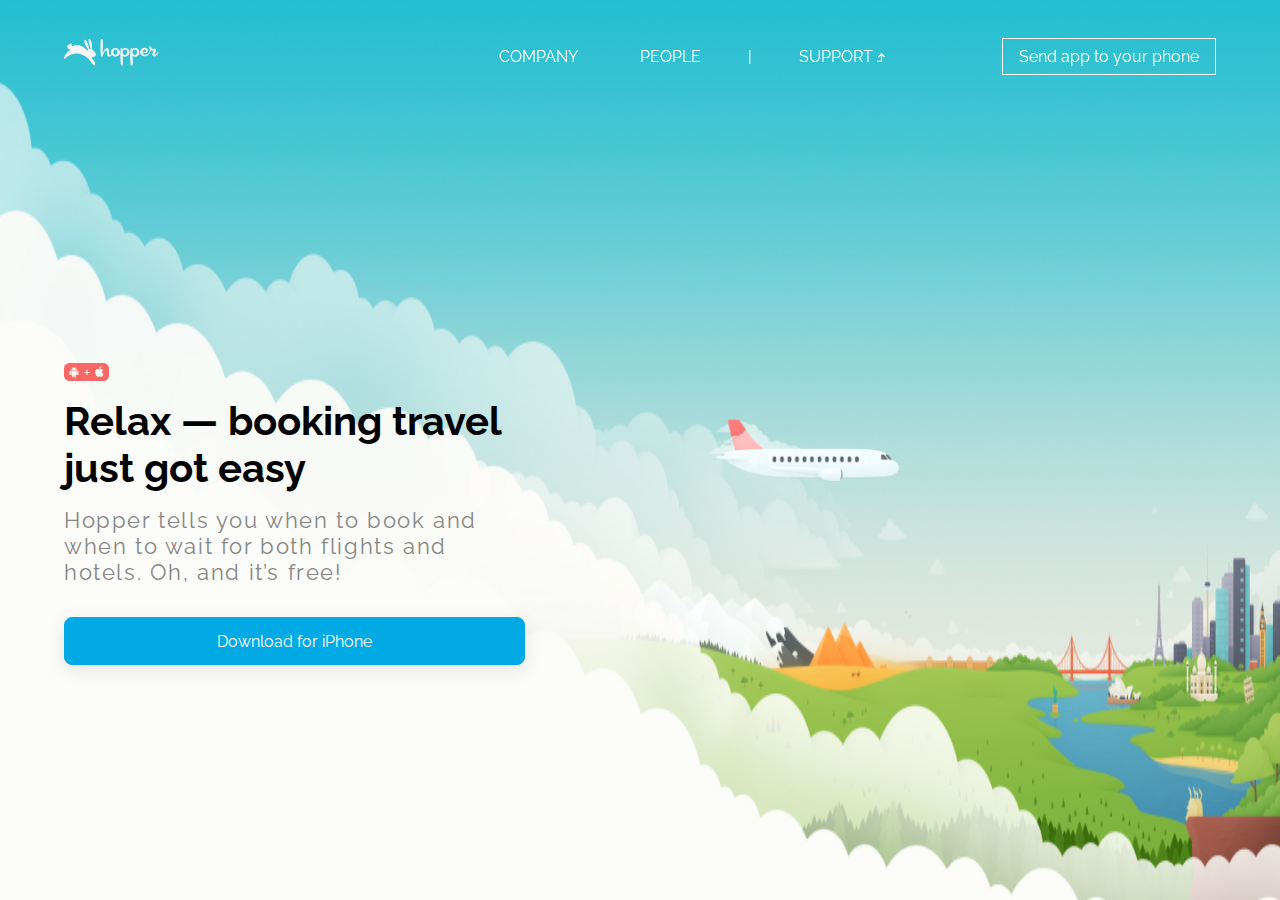
==== index.html @ 28ff4620 "Merge pull request #2 from Oyinsplash/Oyinkansola" ====
<!DOCTYPE html>
<html lang="en">
  <head>
    <meta charset="UTF-8" />
    <meta name="viewport" content="width=device-width, initial-scale=1.0" />
    <title>hopper</title>
    <link
      href="https://fonts.googleapis.com/css2?family=Raleway&display=swap"
      rel="stylesheet"
    />
    <link rel="stylesheet" href="./css/landingpage.css" />
  </head>
  <body>
    <div class="landingpage">
      <div class="landingpage-background">
        <div class="landingpage-container">
          <div class="landingpage-top">
            <div class="hamburgermenu">
              <img src="./icons/menu.svg" alt="menu button" />
            </div>
            <div class="logo">
              <a href="index.html"
                ><img src="./icons/logo.svg" alt="hopper logo"
              /></a>
            </div>
            <div class="nav-btns">
              <ul class="nav">
                <li><a href="#" class="nav-link">COMPANY</a></li>
                <li><a href="#" class="nav-link">PEOPLE</a></li>
                <li>|</li>
                <li>
                  <a href="#" class="nav-link"
                    >SUPPORT <img src="./icons/support.svg" alt=""
                  /></a>
                </li>
              </ul>
              <a class="sendapp-btn">Send app to your phone</a>
            </div>

            <div class="support">
              <img src="./icons/help.svg" alt="help button" />
            </div>
          </div>
          <div class="landingpage-content">
            <img
              src="./images/landingpage/apple-ios.png"
              alt=""
              class="appleicon"
            />
            <h2 class="landingpage-title">
              Relax — booking travel just got easy
            </h2>
            <p class="landingpage-description">
              Hopper tells you when to book and when to wait for both flights
              and hotels. Oh, and it’s free!
            </p>
            <a class="download-btn">Download for iPhone</a>
          </div>
        </div>
      </div>
    </div>
  </body>
</html>
---- css/landingpage.css ----
* {
  margin: 0;
  padding: 0;
  box-sizing: border-box;
}
a {
  text-decoration: none;
}
li {
  list-style: none;
}
.landingpage {
  font-family: "Proxima Nova", "Raleway", sans-serif;
}

.landingpage-background {
    background-image: url(../images/landingpage/Plane.png), url(../images/landingpage/background.png);
    background-size: 20%, cover;
    background-position: 15% 65%, right center;
    background-repeat: no-repeat;
}


.landingpage-container {
  /* background-color: #01aae4; */
  padding: 3% 5%;
  display: flex;
  flex-direction: column;
  align-items: center;
}
.landingpage-title {
  font-size: 22px;
}
.landingpage-description {
  font-size: 14px;
}
.landingpage-top {
  display: flex;
  width: 100%;
  padding: 0 5%;
  justify-content: space-between;
  position: fixed;
}
.nav-btns,
.appleicon {
  display: none;
}
.landingpage-content {
  display: flex;
  flex-flow: column wrap;
  align-items: center;
  text-align: center;
  width: 84%;
  margin: 4rem 0 2rem;
}

.landingpage-description {
  margin: 1rem 0 2rem;
  color: #878787;
}
.download-btn {
  width: 100%;
  padding: 3% 0;
  border-radius: 0.5rem;
  border: 1px solid #01aae4;
  color: #fff;
  background-color: #01aae4;
  box-shadow: 0px 5px 20px rgba(0, 0, 0, 0.1);
  transition: all .3s ease-in;
}
.download-btn:hover{
  color: #01aae4;
  border: 1px solid #01aae4;
  background-color: #fff;
}


@media only screen and (min-width: 768px) {
  .landingpage-content {
    width: 65%;
  }
  .landingpage-background {
    background-image: url(../images/landingpage/background.png);
    background-size: cover;
    background-position: right center;
    background-repeat: no-repeat;
  }
  .nav-btns,
  .appleicon {
    display: none;
  }
  .download-btn {
    width: 50%;
  }
}

@media only screen and (min-width: 1024px) {
  .landingpage-background {
    background-image: url(../images/landingpage/Plane.png), url(../images/landingpage/background.png);
    background-size: 15%, 100% 105%;
    background-position: 65% center, top center;
    height: 100vh;
  }
  .landingpage-container{
    height: 100%;
  }
  .hamburgermenu,
  .support {
    display: none;
  }
  .nav-btns {
    width: 65%;
    display: flex;
    justify-content: space-between;
    color: #fff;
    /* line-height: 28px; */
  }
  .nav {
    display: flex;
    width: 60%;
    justify-content: space-around;
    align-items: center;
  }
  .nav-link {
    color: #fff;
    padding: 0.5rem 1rem;
  }
  .nav-link:hover{
    border: 1px solid #fff;
  }
  .sendapp-btn {
    border: 1px solid #fff;
    padding: 0.5rem 1rem;
  }
  .sendapp-btn:hover {
    cursor: pointer;
    background-color: #fff;
    color: #30C1D2;
    border-color: 1px solid #30C1D2;
    box-shadow: 0px 5px 20px rgba(0, 0, 0, 0.3);
  }
.sendapp-btn:active{
  margin-top: 5px;
  box-shadow: none;
}
  .landingpage-content {
    align-self: flex-start;
    align-items: flex-start;
    text-align: left;
    width: 40%;
    margin: 0;
    height: 100%;
    justify-content: center;
  }
  .landingpage-title {
    font-size: 2.5rem;
  }
  .landingpage-description {
    font-size: 1.4rem;
    letter-spacing: 0.1rem;
  }
  .appleicon {
    display: block;
    margin:8rem 0 1rem;
  }
  .download-btn {
    width: 100%;
    text-align: center;
  }
}

@media only screen and (min-width: 1440px) {
  .landingpage-content {
    width: 34.5%;
  }
}
@media only screen and (min-width: 2560px) {
  .landingpage-title {
    font-size: 5rem;
  }
  .landingpage-content {
    width: 30.5%;
  }
}
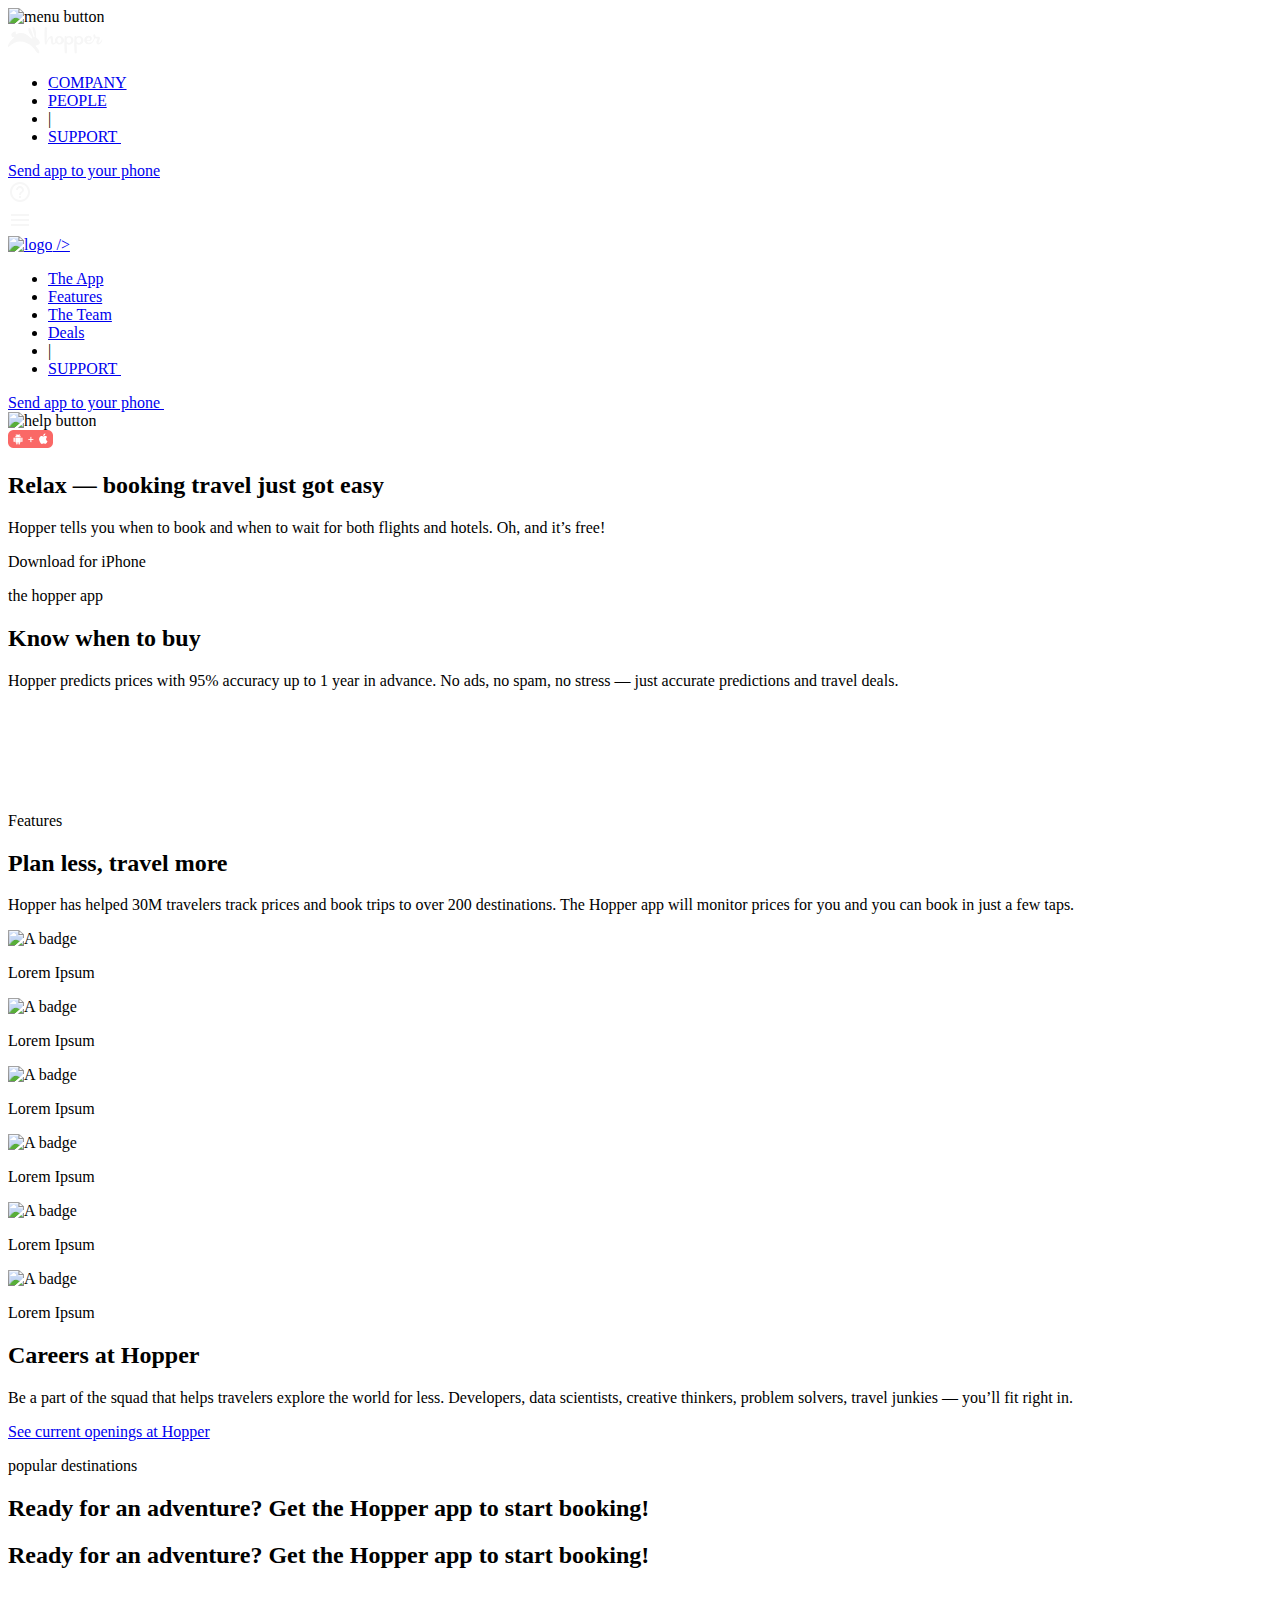
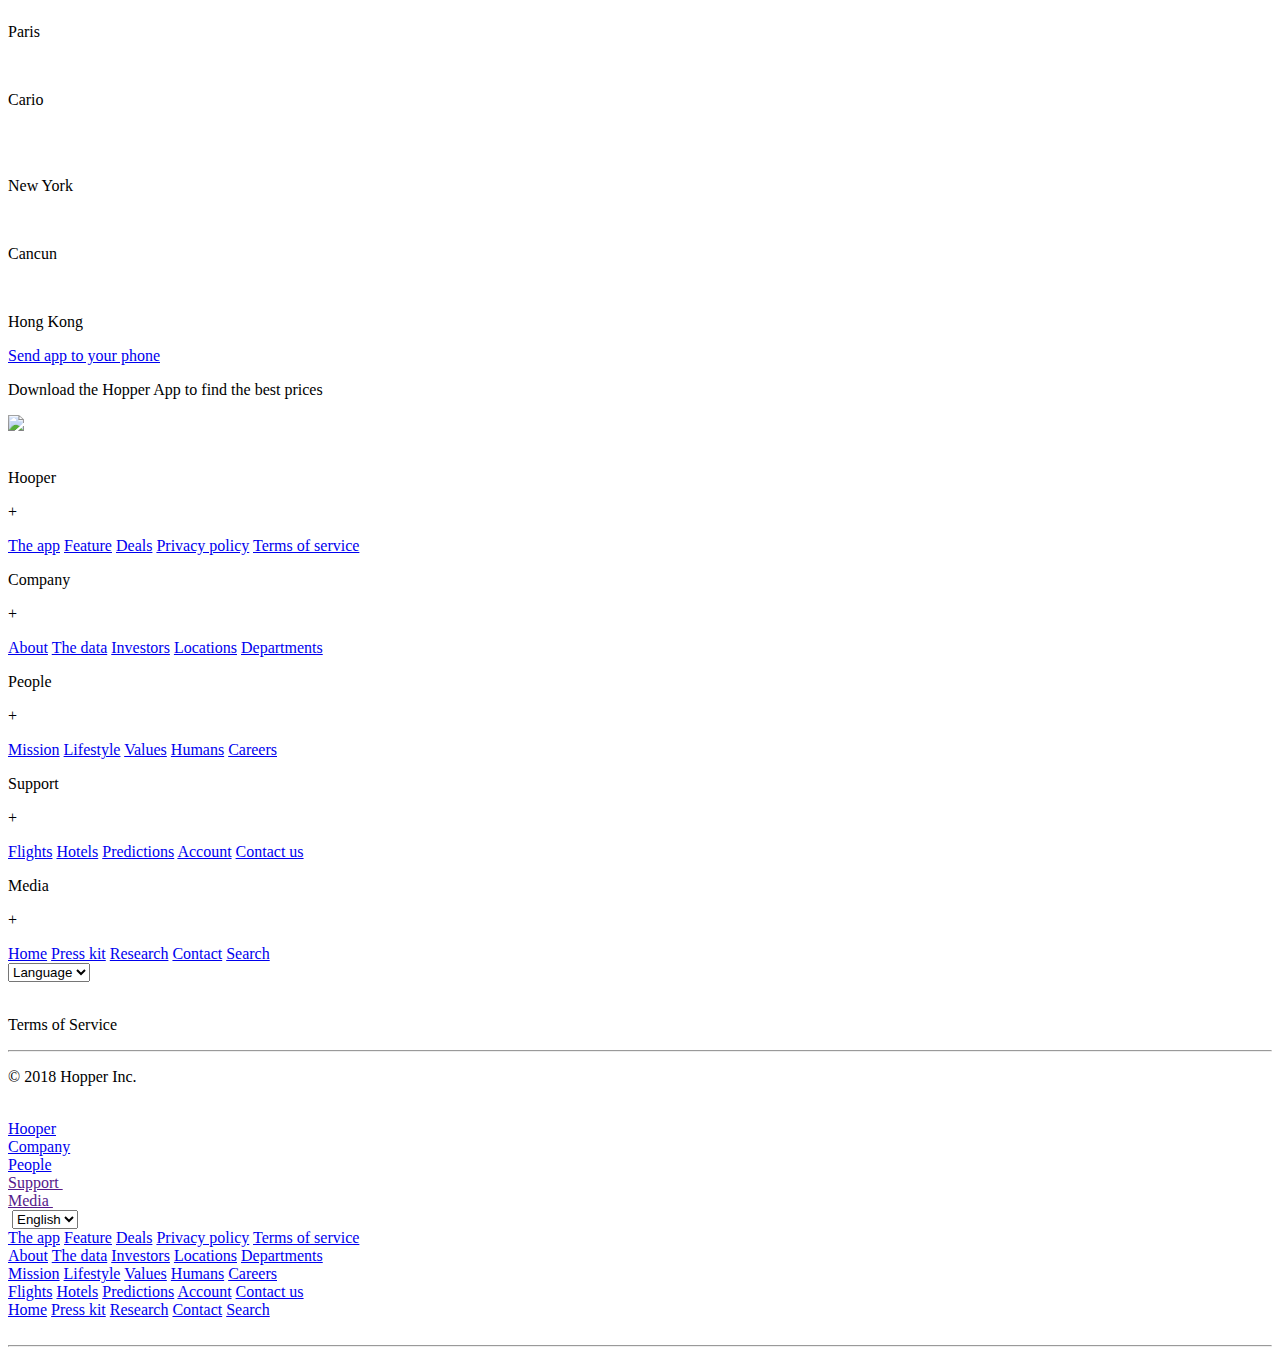
==== commit ae8c3ce7: "update changes" ====
--- a/index.html
+++ b/index.html
@@ -3,30 +3,33 @@
   <head>
     <meta charset="UTF-8" />
     <meta name="viewport" content="width=device-width, initial-scale=1.0" />
-    <title>hopper</title>
+    <title>Hopper</title>
     <link
       href="https://fonts.googleapis.com/css2?family=Raleway&display=swap"
       rel="stylesheet"
     />
-    <link rel="stylesheet" href="./css/landingpage.css" />
+    <link rel="stylesheet" href="https://unpkg.com/swiper/css/swiper.min.css" />
+    <link rel="stylesheet" href="./css/homepage.css" />
   </head>
   <body>
+    <!-- The Landing Page of The Homepage -->
     <div class="landingpage">
       <div class="landingpage-background">
-        <div class="landingpage-container">
+        <div class="container">
           <div class="landingpage-top">
             <div class="hamburgermenu">
-              <img src="./icons/menu.svg" alt="menu button" />
+              <img src="./icons/menu1.svg" alt="menu button" />
             </div>
             <div class="logo">
-              <a href="index.html"
+              <a href="./index.html"
                 ><img src="./icons/logo.svg" alt="hopper logo"
               /></a>
             </div>
             <div class="nav-btns">
               <ul class="nav">
                 <li><a href="#" class="nav-link">COMPANY</a></li>
-                <li><a href="#" class="nav-link">PEOPLE</a></li>
+
+                <li><a href="./people.html" class="nav-link">PEOPLE</a></li>
                 <li>|</li>
                 <li>
                   <a href="#" class="nav-link"
@@ -34,13 +37,49 @@
                   /></a>
                 </li>
               </ul>
-              <a class="sendapp-btn">Send app to your phone</a>
+              <a href="./cta-modal.html" class="sendapp-btn"
+                >Send app to your phone</a
+              >
             </div>
 
             <div class="support">
               <img src="./icons/help.svg" alt="help button" />
             </div>
           </div>
+          <div class="sub-nav hide">
+            <div class="hamburgermenu">
+              <img src="./icons/menu.svg" alt="menu button" />
+            </div>
+            <div class="logo">
+              <a href="./index.html">
+                <img src="images/logo.png" alt="logo" />
+                /></a
+              >
+            </div>
+            <div class="nav-btns">
+              <ul class="nav">
+                <li><a href="#" class="nav-link">The App</a></li>
+                <li><a href="#" class="nav-link">Features</a></li>
+                <li><a href="#" class="nav-link">The Team</a></li>
+                <li><a href="#" class="nav-link">Deals</a></li>
+
+                <li class="divide">|</li>
+                <li>
+                  <a href="#" class="support"
+                    >SUPPORT <img src="./icons/support.svg" alt=""
+                  /></a>
+                </li>
+              </ul>
+              <a href="./cta-modal.html" class="sendapp-btn"
+                >Send app to your phone <img src="images/ic-send.png" alt=""
+              /></a>
+            </div>
+
+            <div class="support">
+              <img src="./icons/help1.svg" alt="help button" />
+            </div>
+          </div>
+
           <div class="landingpage-content">
             <img
               src="./images/landingpage/apple-ios.png"
@@ -50,7 +89,7 @@
             <h2 class="landingpage-title">
               Relax — booking travel just got easy
             </h2>
-            <p class="landingpage-description">
+            <p class="landingpage-description description">
               Hopper tells you when to book and when to wait for both flights
               and hotels. Oh, and it’s free!
             </p>
@@ -59,5 +98,339 @@
         </div>
       </div>
     </div>
+
+    <!-- Know When to Buy page on The Homepage -->
+    <div class="sectionii">
+      <div class="container">
+        <p class="sectionii-pre pre">the hopper app</p>
+        <h2 class="sectionii-title title">Know when to buy</h2>
+        <div class="sectionii-description description">
+          <p>
+            Hopper predicts prices with 95% accuracy up to 1 year in advance. No
+            ads, no spam, no stress — just accurate predictions and travel
+            deals.
+          </p>
+        </div>
+
+        <div class="sectionii-bottom-images">
+          <div class="sectionii-bottom-first image">
+            <img src="./images/sectionii/2-left.png" alt="" />
+          </div>
+          <div class="sectionii-bottom-second image">
+            <img src="./images/sectionii/1-left.png" alt="" />
+          </div>
+          <div class="sectionii-bottom-center image">
+            <img src="./images/sectionii/0-center.png" alt="" />
+          </div>
+          <div class="sectionii-bottom-fourth image">
+            <img src="./images/sectionii/1-right.png" alt="" />
+          </div>
+          <div class="sectionii-bottom-fifth image">
+            <img src="./images/sectionii/2-right.png" alt="" />
+          </div>
+        </div>
+      </div>
+    </div>
+
+    <!-- Plan less, travel more -->
+    <div class="sectioniii">
+      <div class="container">
+        <p class="sectioniii-pre pre">Features</p>
+        <h2 class="sectioniii-title title">Plan less, travel more</h2>
+        <div class="sectioniii-description description">
+          <p>
+            Hopper has helped 30M travelers track prices and book trips to over
+            200 destinations. The Hopper app will monitor prices for you and you
+            can book in just a few taps.
+          </p>
+        </div>
+        <div class="sectioniii-images">
+          <div class="sectioniii-image">
+            <img src="./images/sectioniii/i.png" alt="A badge" />
+            <p class="image">Lorem Ipsum</p>
+          </div>
+          <div class="sectioniii-image">
+            <img src="./images/sectioniii/ii.png" alt="A badge" />
+            <p class="image">Lorem Ipsum</p>
+          </div>
+          <div class="sectioniii-image">
+            <img src="./images/sectioniii/iii.png" alt="A badge" />
+            <p class="image">Lorem Ipsum</p>
+          </div>
+          <div class="sectioniii-image">
+            <img src="./images/sectioniii/iv.png" alt="A badge" />
+            <p class="image">Lorem Ipsum</p>
+          </div>
+          <div class="sectioniii-image">
+            <img src="./images/sectioniii/v.png" alt="A badge" />
+            <p class="image">Lorem Ipsum</p>
+          </div>
+          <div class="sectioniii-image">
+            <img src="./images/sectioniii/vi.png" alt="A badge" />
+            <p class="image">Lorem Ipsum</p>
+          </div>
+        </div>
+      </div>
+    </div>
+    <!-- Careers at Hopper -->
+    <div class="sectioniv">
+      <div class="container">
+        <p class="sectioniiv-pre pre"></p>
+        <h2 class="sectioniiv-title title">Careers at Hopper</h2>
+        <div class="sectioniv-description description">
+          <p>
+            Be a part of the squad that helps travelers explore the world for
+            less. Developers, data scientists, creative thinkers, problem
+            solvers, travel junkies — you’ll fit right in.
+          </p>
+          <a href="./careerList.html" class="sectioniv-link"
+            >See current openings at Hopper</a
+          >
+        </div>
+      </div>
+    </div>
+    <div class="sectionv">
+      <p class="sectionv-pre pre">popular destinations</p>
+      <h2 class="sectionv-title1 title">
+        Ready for an adventure? Get the Hopper app to start booking!
+      </h2>
+      <h2 class="sectionv-title2 title">
+        Ready for an adventure? Get the Hopper app to start booking!
+      </h2>
+      <div class="swiper-container">
+        <div class="swiper-wrapper laptop">
+          <div class="swiper-slide paris">
+            <img src="./images/sectionv/1.png" alt="" />
+            <p class="location-tag">Paris</p>
+          </div>
+          <div class="swiper-slide cario">
+            <img src="./images/sectionv/Rectangle 2.4.png" alt="" />
+            <p class="location-tag">Cario</p>
+          </div>
+          <div class="swiper-slide agege">
+            <img src="./images/sectionv/hide.png" alt="" />
+          </div>
+          <div class="swiper-slide new-york">
+            <img src="./images/sectionv/Rectangle 2.png" alt="" />
+            <p class="location-tag">New York</p>
+          </div>
+          <div class="swiper-slide cancun">
+            <img src="./images/sectionv/Rectangle 2.5.png" alt="" />
+            <p class="location-tag">Cancun</p>
+          </div>
+          <div class="swiper-slide hong-kong">
+            <img src="./images/sectionv/Rectangle 2.6.png" alt="" />
+            <p class="location-tag">Hong Kong</p>
+          </div>
+        </div>
+        <!-- Add Pagination -->
+        <div class="swiper-pagination"></div>
+      </div>
+
+      <a href="./cta-modal.html" class="sectionv-download-btn"
+        >Send app to your phone</a
+      >
+      <p class="sectionv-download-info">
+        Download the Hopper App to find the best prices
+      </p>
+      <img class="sectionv-icon" src="./icons/iOS.png" />
+    </div>
+    <div class="footer">
+      <div class="container">
+        <div class="footer-mobile">
+          <div class="logo title">
+            <img src="./icons/logo - Copy.svg" alt="" />
+          </div>
+          <div class="footer-mobile-options">
+            <div class="option-container">
+              <div class="hooper">
+                <div>
+                  <p>Hooper</p>
+                  <p class="notification"></p>
+                </div>
+                <p class="plus-btn">+</p>
+              </div>
+              <div class="hide">
+                <a href="#">The app</a>
+                <a href="#">Feature</a>
+                <a href="#">Deals</a>
+                <a href="#">Privacy policy</a>
+                <a href="./termsofservice.html">Terms of service</a>
+              </div>
+            </div>
+            <div class="option-container">
+              <div class="company">
+                <div>
+                  <p>Company</p>
+                  <p class="notification"></p>
+                </div>
+                <p class="plus-btn">+</p>
+              </div>
+              <div class="hide">
+                <a href="#">About</a>
+                <a href="#">The data</a>
+                <a href="#">Investors</a>
+                <a href="#">Locations</a>
+                <a href="#">Departments</a>
+              </div>
+            </div>
+            <div class="option-container">
+              <div class="people">
+                <div>
+                  <p>People</p>
+                  <p class="notification"></p>
+                </div>
+                <p class="options plus-btn">+</p>
+              </div>
+              <div class="hide">
+                <a href="#">Mission</a>
+                <a href="#">Lifestyle</a>
+                <a href="#">Values</a>
+                <a href="#">Humans</a>
+                <a href="./careerList.html">Careers</a>
+              </div>
+            </div>
+            <div class="option-container">
+              <div class="support">
+                <div>
+                  <p>Support</p>
+                  <p class="notification"></p>
+                </div>
+
+                <p class="options plus-btn">+</p>
+              </div>
+              <div class="hide">
+                <a href="#">Flights</a>
+                <a href="#">Hotels</a>
+                <a href="#">Predictions</a>
+                <a href="#">Account</a>
+                <a href="#">Contact us</a>
+              </div>
+            </div>
+            <div class="option-container">
+              <div class="media">
+                <p>Media</p>
+                <p class="notification"></p>
+                <p class="options plus-btn">+</p>
+              </div>
+              <div class="hide">
+                <a href="./index.html">Home</a>
+                <a href="#">Press kit</a>
+                <a href="#">Research</a>
+                <a href="#">Contact</a>
+                <a href="#">Search</a>
+              </div>
+            </div>
+          </div>
+          <div class="language">
+            <select name="language" id="language">
+              <option value="" placeholder>Language</option>
+              <option value="english">English</option>
+              <option value="french">French</option>
+            </select>
+          </div>
+          <div class="social">
+            <a href="#"><img src="./icons/Facebook (1).svg" alt="" /></a>
+            <a href="#"><img src="./icons/Twitter (1).svg" alt="" /></a>
+            <a href="#"><img src="./icons/Instagram (3).svg" alt="" /></a>
+            <a href="#"><img src="./icons/LinkedIn.svg" alt="" /></a>
+            <a href="#"><img src="./icons/Youtube.svg" alt="" /></a>
+            <a href="#"><img src="./icons/Medium (1).svg" alt="" /></a>
+          </div>
+          <div class="terms">
+            <p>Terms of Service</p>
+          </div>
+          <hr />
+          <div class="footer-bottom">
+            <p>&copy 2018 Hopper Inc.</p>
+          </div>
+        </div>
+        <div class="footer-large">
+          <div class="footer-large-first">
+            <div class="logo left">
+              <img src="./icons/Vector1.svg" alt="" />
+            </div>
+            <div class="option-title right">
+              <div class="option"><a href="./index.html">Hooper</a></div>
+              <div class="option"><a href="#">Company</a></div>
+              <div class="option"><a href="./people.html">People</a></div>
+              <div class="option">
+                <a href="">Support <img src="./icons/Vector.svg" alt="" /></a>
+              </div>
+              <div class="option">
+                <a href="">Media <img src="./icons/Vector.svg" alt="" /></a>
+              </div>
+            </div>
+            <div class="footer-large-second">
+              <div class="language left">
+                <img src="./icons/web.svg" alt="" />
+                <select name="language" id="language">
+                  <option value="english">English</option>
+                  <option value="french">French</option>
+                </select>
+              </div>
+              <div class="options right">
+                <div class="hooper">
+                  <a href="#">The app</a>
+                  <a href="#">Feature</a>
+                  <a href="#">Deals</a>
+                  <a href="#">Privacy policy</a>
+                  <a href="./termsofservice.html">Terms of service</a>
+                </div>
+                <div class="company">
+                  <a href="#">About</a>
+                  <a href="#">The data</a>
+                  <a href="#">Investors</a>
+                  <a href="#">Locations</a>
+                  <a href="#">Departments</a>
+                </div>
+                <div class="people">
+                  <a href="#">Mission</a>
+                  <a href="#">Lifestyle</a>
+                  <a href="#">Values</a>
+                  <a href="#">Humans</a>
+                  <a href="./careerList.html">Careers</a>
+                </div>
+                <div class="support">
+                  <a href="#">Flights</a>
+                  <a href="#">Hotels</a>
+                  <a href="#">Predictions</a>
+                  <a href="#">Account</a>
+                  <a href="#">Contact us</a>
+                </div>
+                <div class="media">
+                  <a href="#">Home</a>
+                  <a href="#">Press kit</a>
+                  <a href="#">Research</a>
+                  <a href="#">Contact</a>
+                  <a href="#">Search</a>
+                </div>
+              </div>
+            </div>
+            <div class="footer-large-social">
+              <a href="#"
+                ><img src="./icons/Facebook (2)n0border.svg" alt=""
+              /></a>
+              <a href="#"
+                ><img src="./icons/Twitter (1)-n0border.svg" alt=""
+              /></a>
+              <a href="#"
+                ><img src="./icons/Instagram (3)n0border.svg" alt=""
+              /></a>
+              <a href="#"><img src="./icons/LinkedInn0border.svg" alt="" /></a>
+              <a href="#"><img src="./icons/Youtuben0border.svg" alt="" /></a>
+              <a href="#"
+                ><img src="./icons/Medium (1)n0border.svg" alt=""
+              /></a>
+            </div>
+          </div>
+          <hr />
+        </div>
+      </div>
+    </div>
+    <script src="https://unpkg.com/swiper/js/swiper.min.js"></script>
+    <script src="./js/sectionv/nav.js"></script>
+    <script src="./js/sectionv/swiper.js"></script>
+    <script src="./js/sectionv/footer.js"></script>
   </body>
 </html>
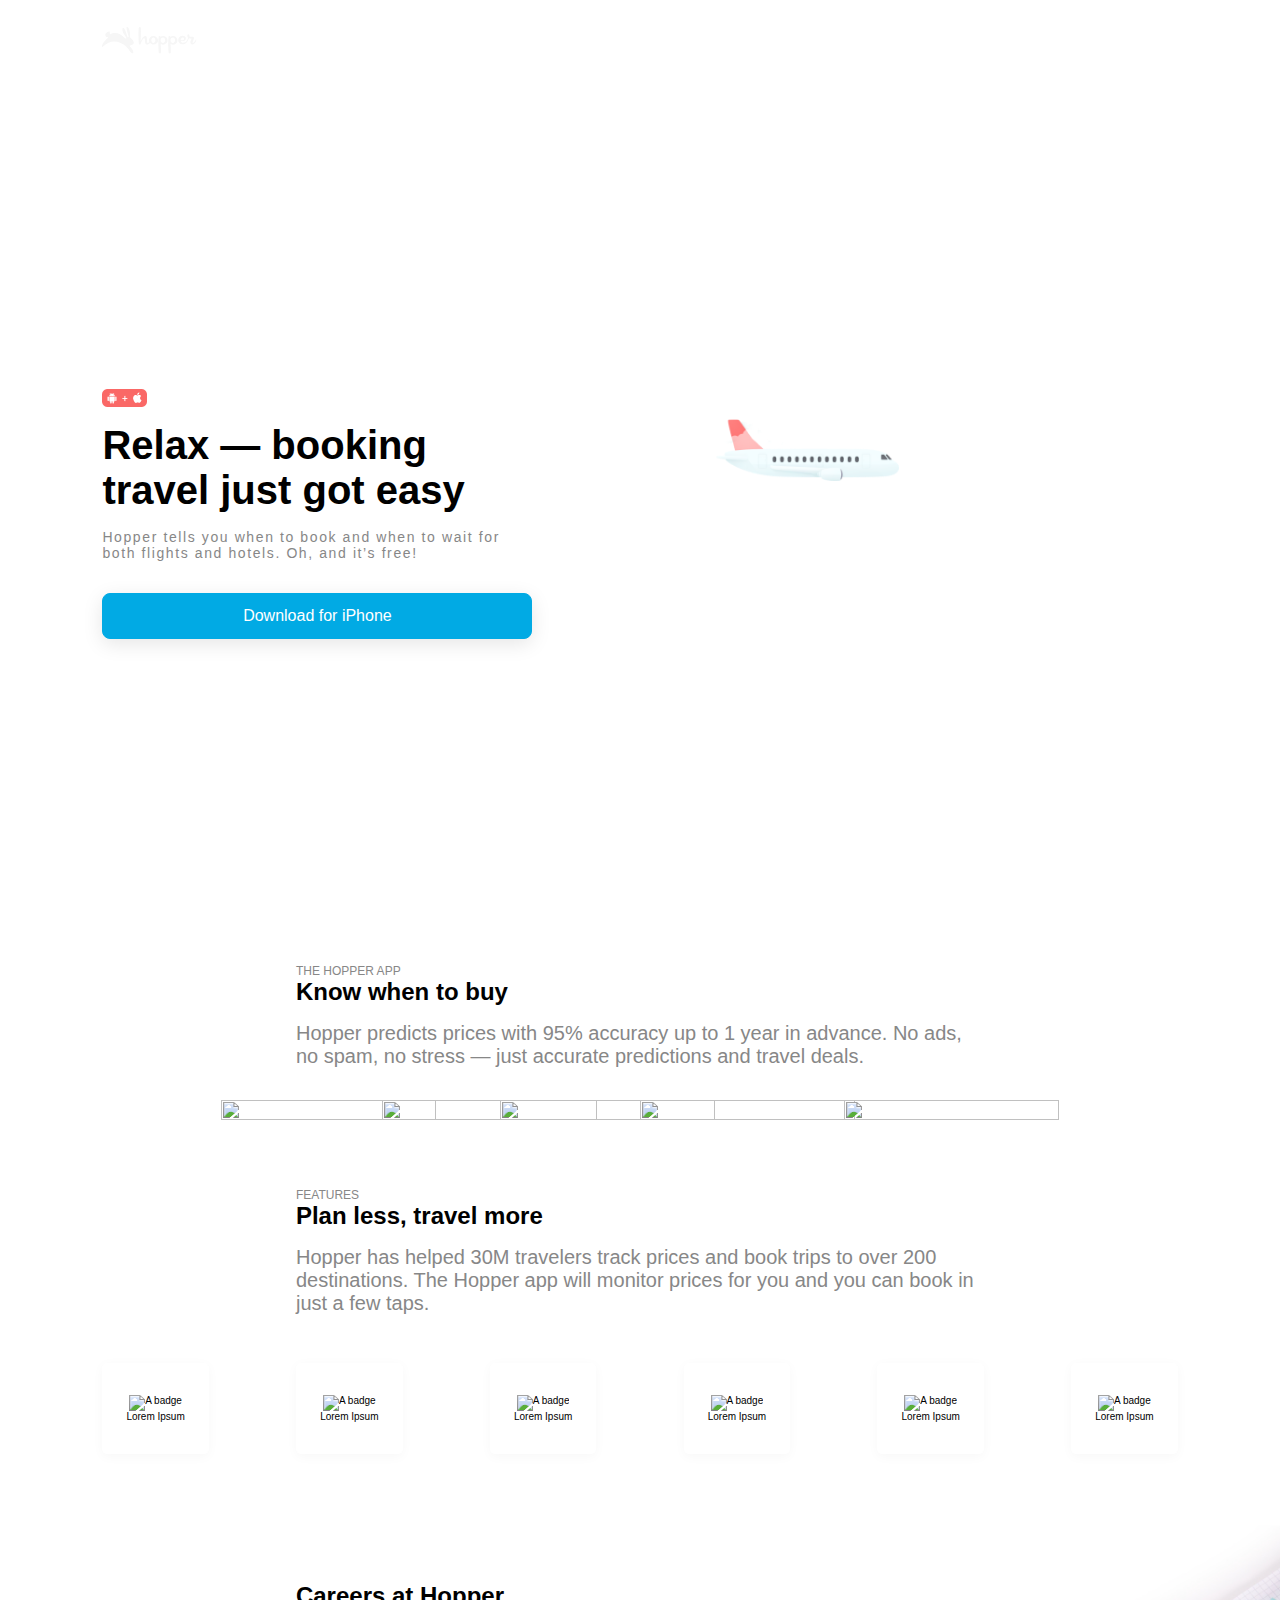
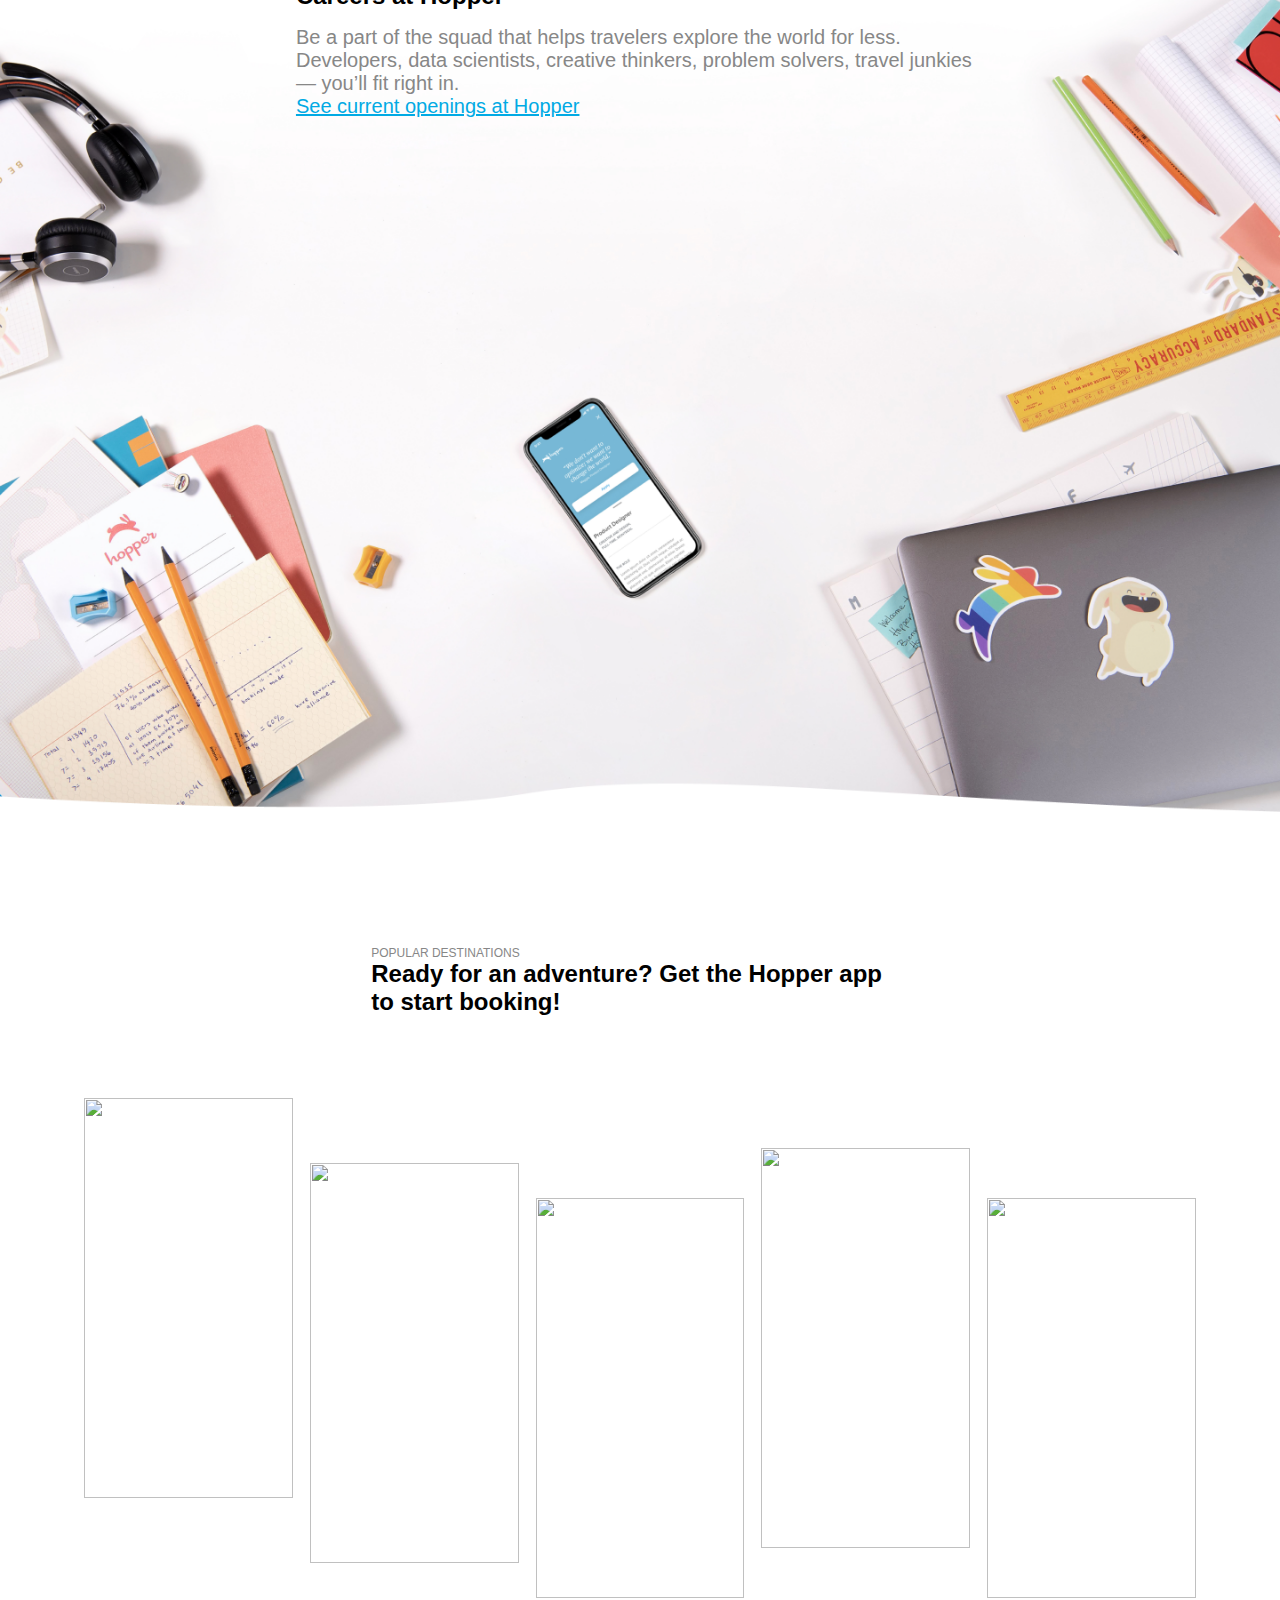
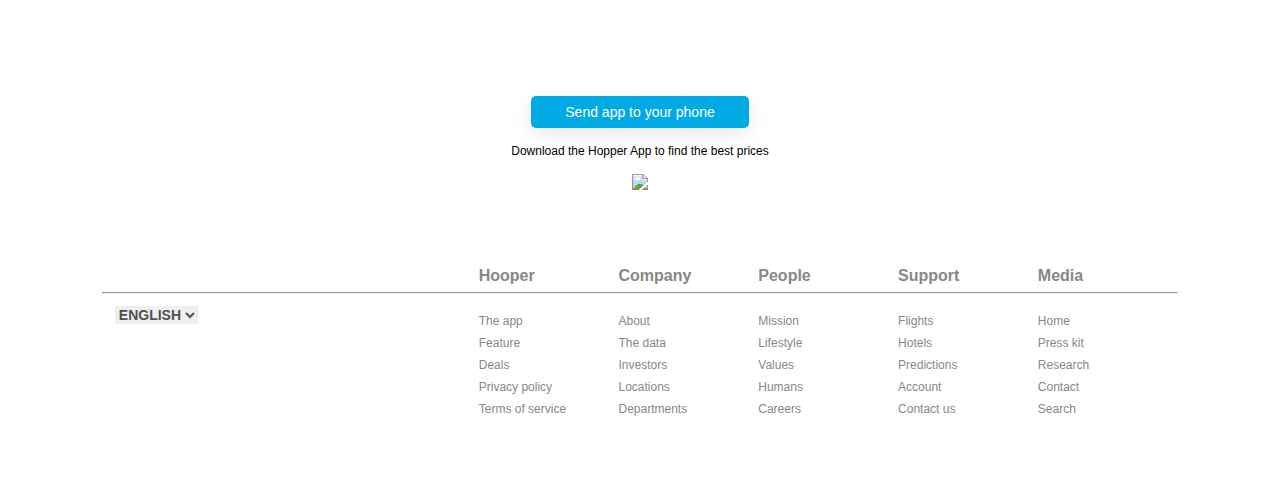
==== commit d5aada3f: "Merge https://github.com/DevCareer-Progate/Team-Mars into develop" ====
--- a/index.html
+++ b/index.html
@@ -52,9 +52,8 @@
             </div>
             <div class="logo">
               <a href="./index.html">
-                <img src="images/logo.png" alt="logo" />
-                /></a
-              >
+                <img src="images/logo.png" alt="logo"/>
+              </a>
             </div>
             <div class="nav-btns">
               <ul class="nav">
@@ -75,9 +74,9 @@
               /></a>
             </div>
 
-            <div class="support">
+            <a href="#" class="support">
               <img src="./icons/help1.svg" alt="help button" />
-            </div>
+            </a>
           </div>
 
           <div class="landingpage-content">
--- a/css/homepage.css
+++ b/css/homepage.css
@@ -0,0 +1,808 @@
+* {
+  margin: 0;
+  padding: 0;
+  box-sizing: border-box;
+}
+
+/* Import Font*/
+@font-face {
+  font-family: proximaNova;
+  src: url(../fonts/ProximaNova.otf);
+}
+
+@font-face {
+  font-family: MetaSerifPro;
+  src: url(../fonts/SourceSerifPro.otf);
+}
+
+a {
+  text-decoration: none;
+}
+li {
+  list-style: none;
+}
+body {
+  font-family: proximaNova, sans-serif;
+}
+
+.landingpage-background {
+  background-image: url(../images/landingpage/Landscape-Mobile-min.png);
+  background-size: cover;
+  background-position: 5% 50%, 84% 500%;
+  background-repeat: no-repeat;
+}
+
+.container {
+  /* background-color: #01aae4; */
+  padding: 3% 5%;
+  display: flex;
+  flex-direction: column;
+  align-items: center;
+}
+.landingpage-title {
+  font-size: 22px;
+  color: #fff;
+}
+.landingpage-description {
+  font-size: 14px;
+}
+
+.landingpage-content .description {
+  color: #fff;
+}
+
+.description {
+  font-family: proximaNova, sans-serif;
+  margin: 1rem 0 2rem;
+  color: #878787;
+  text-align: center;
+  font-size: 20px;
+}
+
+.landingpage-top,
+.sub-nav {
+  display: flex;
+  width: 100%;
+  padding: 0 5%;
+  justify-content: space-between;
+}
+.hide {
+  display: none;
+}
+.landingpage-top,
+.sub-nav {
+  padding: 2% 8%;
+  z-index: 9;
+  position: fixed;
+  top: 0;
+}
+.sub-nav {
+  box-shadow: 0px 4px 4px rgba(0, 0, 0, 0.25);
+  padding: 2%;
+  background: #fff;
+}
+
+.nav-btns,
+.appleicon {
+  display: none;
+}
+.landingpage-content {
+  display: flex;
+  flex-flow: column wrap;
+  align-items: center;
+  text-align: center;
+  width: 84%;
+  margin: 4rem 0 2rem;
+}
+
+.download-btn {
+  width: 100%;
+  padding: 3% 0;
+  border-radius: 0.5rem;
+  border: 1px solid #fff;
+  color: #01aae4;
+  background-color: #fff;
+  box-shadow: 0px 5px 20px rgba(0, 0, 0, 0.1);
+  transition: all 0.3s ease-in;
+}
+.download-btn:hover {
+  color: #fff;
+  border: 1px solid #fff;
+  background-color: #01aae4;
+}
+
+/* Know When to Buy page on The Homepage  */
+.title {
+  margin-top: 3rem;
+}
+
+.pre {
+  display: none;
+}
+
+.sectionii .container {
+  height: 100%;
+}
+
+.sectionii-bottom-images {
+  width: 100%;
+  display: flex;
+  justify-content: center;
+  align-items: center;
+}
+
+.sectionii-bottom-images .image {
+  width: 20%;
+}
+.sectionii-bottom-images img {
+  width: 100%;
+  height: 100%;
+}
+
+.sectionii-bottom-center {
+  margin: 0 -7% 0 -9%;
+  z-index: 3;
+  height: 100%;
+}
+
+.sectionii-bottom-second {
+  margin-left: -5%;
+  height: 80%;
+}
+
+.sectionii-bottom-fourth {
+  margin-right: -1%;
+  height: 80%;
+}
+
+.sectionii-bottom-first {
+  height: 60%;
+}
+.sectionii-bottom-fifth {
+  height: 50%;
+}
+/* section iii */
+
+.sectioniii-images {
+  display: flex;
+  flex-wrap: wrap;
+  font-size: 10px;
+  justify-content: center;
+  height: 75%;
+}
+.sectioniii-image {
+  width: 30%;
+  padding: 1.2rem 0.7rem;
+  margin-top: 0.5rem;
+  display: flex;
+  flex-direction: column;
+  align-items: center;
+  background: #ffffff;
+  box-shadow: 0px 2.89872px 11.5949px rgba(0, 0, 0, 0.03);
+  border-radius: 5px;
+  text-align: center;
+}
+
+/* SECTION IV */
+
+.sectioniv {
+  background: url(../images/sectioniv/sectioniv-bg.jpg);
+  background-repeat: no-repeat;
+  background-size: 120%;
+  background-position: bottom;
+  height: 80vh;
+  position: relative;
+}
+
+.sectioniv-link {
+  text-decoration: underline;
+  color: #01aae4;
+  margin-top: 2rem;
+}
+
+.sectionv {
+  display: flex;
+  flex-direction: column;
+  align-items: center;
+  padding: 4rem 0;
+}
+.sectionv .title {
+  text-align: center;
+  width: 96%;
+}
+.sectionv-title2 {
+  display: none;
+}
+.sectionv-title1 {
+  display: block;
+}
+.sectionv-images {
+  display: flex;
+  justify-content: center;
+  align-items: center;
+}
+.swipper-wrapper {
+  display: flex;
+}
+.swiper-container {
+  width: 90%;
+  padding-top: 50px;
+  padding-bottom: 50px;
+  margin: 0 auto;
+}
+.swiper-slide {
+  background-position: center;
+  background-size: cover;
+  width: 275px;
+  height: 300px;
+}
+.sectionv-download-btn {
+  background-color: #01aae4;
+  color: #fff;
+  width: 275px;
+  box-shadow: 0px 5px 20px rgba(0, 0, 0, 0.1);
+  margin: 1rem auto;
+  padding: 0.5rem 0;
+  border-radius: 5px;
+  text-align: center;
+  font-size: 14px;
+}
+.sectionv-download-btn:hover {
+  cursor: pointer;
+  border: 1px solid #01aae4;
+  background-color: #fff;
+  color: #01aae4;
+}
+.sectionv-download-btn:active {
+  box-shadow: none;
+  margin-top: 20px;
+}
+.sectionv-download-info {
+  font-size: 12px;
+  text-align: center;
+  margin-bottom: 1rem;
+}
+
+/* FOOTER */
+.footer-large {
+  display: none;
+  padding-bottom: 2rem;
+}
+.footer-mobile {
+  display: flex;
+}
+.footer-container {
+  width: 100vw;
+  padding: 5%;
+}
+.footer-mobile {
+  display: flex;
+  flex-direction: column;
+  align-items: center;
+  width: 100%;
+}
+
+.footer-mobile-options,
+.footer-mobile .option-container,
+.footer-mobile .language,
+.footer-mobile .social,
+hr {
+  width: 100%;
+  color: #505050;
+  margin-bottom: 2rem;
+}
+
+.footer-mobile .hooper,
+.footer-mobile .company,
+.footer-mobile .people,
+.footer-mobile .support,
+.footer-mobile .media,
+.footer-mobile .social {
+  display: flex;
+  align-items: center;
+  justify-content: space-between;
+  margin: 1rem 0;
+  padding: 0.5rem 0;
+  border-bottom: 1px solid #878787;
+}
+.footer-mobile .company div {
+  display: flex;
+  align-items: center;
+}
+.footer-mobile .plus-btn {
+  font-weight: 900;
+  padding: 0 0.3rem;
+  transition: 0.5s;
+}
+.footer-mobile .plus-btn:hover {
+  cursor: pointer;
+  color: #fa6866;
+}
+
+.footer-mobile .company .notification {
+  font-size: 0.7rem;
+  background-color: #fa6866;
+  padding: 0 0.5rem;
+  border-radius: 8px;
+  color: #fff;
+  margin-left: 1rem;
+}
+
+.footer-mobile .social {
+  border-bottom: none;
+  margin-bottom: 2rem;
+}
+.footer-mobile .language select {
+  width: 100%;
+  padding: 0.5rem;
+  border-radius: 5px;
+}
+.footer-mobile .terms {
+  text-align: center;
+  border-bottom: 1px solid #505050;
+  margin-bottom: 2rem;
+  align-self: center;
+}
+.footer-mobile .footer-bottom {
+  align-self: center;
+  margin: -1rem 0 1rem;
+  color: #aaa;
+  font-size: 12px;
+}
+
+.footer-mobile hr {
+  color: #505050;
+}
+.footer-mobile .option-container .hide {
+  display: none;
+}
+.footer-mobile .option-container a {
+  display: block;
+  margin: 0.3rem 0 0.3rem 0.3rem;
+  color: #aaa;
+}
+.footer-mobile .option-container a:active {
+  color: #fa6866;
+}
+/* RESPONSIVENESS */
+@media only screen and (min-width: 768px) {
+  .container {
+    /* background-color: #01aae4; */
+    padding: 0 8%;
+  }
+  .landingpage-content {
+    margin-top: 30%;
+    width: 65%;
+  }
+
+  .landingpage-background {
+    background-image: url(../images/landingpage/Plane.png),
+      url(../images/landingpage/background.png);
+    background-size: 30%, 220%;
+    background-position: 90% 55%, 88% 50%;
+    background-repeat: no-repeat;
+    height: 100vh;
+  }
+
+  .landingpage-top,
+  .sub-nav {
+    padding: 2% 8%;
+    z-index: 9;
+    position: fixed;
+  }
+
+  .sub-nav {
+    padding: 0.5% 8%;
+  }
+  .landingpage-description {
+    text-align: center;
+  }
+  .landingpage-description {
+    font-size: 1.2rem;
+    letter-spacing: 0.1rem;
+  }
+  .landingpage-title {
+    text-align: center;
+    margin-top: 0;
+    color: #000;
+  }
+  .description {
+    width: 64%;
+    text-align: left;
+  }
+  .landingpage-content .description {
+    font-size: 14px;
+    text-align: center;
+    width: auto;
+    color: #878787;
+  }
+  .nav-btns,
+  .appleicon {
+    display: none;
+  }
+  .download-btn {
+    width: 60%;
+    border: 1px solid #01aae4;
+    color: #fff;
+    background-color: #01aae4;
+    box-shadow: 0px 5px 20px rgba(0, 0, 0, 0.1);
+    transition: all 0.3s ease-in;
+  }
+  .download-btn:hover {
+    color: #01aae4;
+    border: 1px solid #01aae4;
+    background-color: #fff;
+  }
+  .title {
+    text-align: left;
+    width: 64%;
+  }
+
+  /* SECTION III */
+  .sectioniii-images {
+    width: 100%;
+    justify-content: space-between;
+  }
+
+  .sectioniii-image {
+    padding: 2rem 1.5rem;
+    margin-top: 1rem;
+    width: 16%;
+  }
+  /* SECTIONiii */
+  .pre {
+    font-size: 12px;
+    color: #878787;
+    margin-top: 8rem;
+    display: block;
+    text-align: left;
+    width: 64%;
+    text-transform: uppercase;
+  }
+  .sectionii-images .image {
+    width: 35%;
+    background-size: 120% 100%;
+  }
+  .sectionii-secondimage {
+    width: 30%;
+    background-size: 80% 100%;
+    margin: 0 -8% 0 -10%;
+  }
+  .sectionii .sectionii-bottom-first,
+  .sectionii-bottom-second,
+  .sectionii-bottom-fifth {
+    display: block;
+  }
+  .sectionii-firstimagec {
+    display: none;
+  }
+  .sectionii-images .image {
+    width: 50%;
+  }
+
+  /* SECTION IV */
+  .sectioniv {
+    background: url(../images/sectioniv/desk.png);
+    background-repeat: no-repeat;
+    background-size: cover;
+    background-position: center;
+    height: 100vh;
+  }
+  .sectioniv .container {
+    margin-top: 4rem;
+  }
+
+  /* SECTION V */
+  .sectionv-title1 {
+    display: none;
+  }
+  .sectionv-title2 {
+    display: block;
+  }
+
+  .sectionv .pre {
+    width: 42%;
+  }
+  .sectionv .title {
+    text-align: left;
+    width: 42%;
+  }
+  .sectionv-download-btn {
+    width: 17%;
+  }
+  .pre {
+    margin-top: 4rem;
+  }
+  .title {
+    margin-top: 0;
+  }
+  /* FOOTER */
+  .footer-mobile {
+    display: none;
+  }
+
+  .footer-large {
+    display: block;
+    width: 100%;
+    position: relative;
+  }
+  .footer-large-first,
+  .footer-large-second {
+    color: #878787;
+    padding: 0.5rem 0;
+    display: flex;
+    justify-content: space-between;
+    flex-wrap: wrap;
+    width: 100%;
+  }
+  .footer-large-first .option-title,
+  .footer-large-second .options {
+    display: flex;
+    justify-content: space-between;
+    padding-bottom: 0.5rem;
+    z-index: 2;
+  }
+  .footer-large-first .option-title {
+    /* border-bottom: 1px solid #f6f6f6; */
+  }
+  .footer-large .right {
+    width: 65%;
+  }
+  .footer-large hr {
+    color: #f6f6f6;
+    position: absolute;
+    top: 16%;
+  }
+  .footer-large .left {
+    width: 35%;
+  }
+  .footer-large-first .option-title .option,
+  .footer-large-second .options div {
+    width: 20%;
+    display: flex;
+    flex-direction: column;
+  }
+  .footer-large-second .options div {
+    font-size: 12px;
+  }
+  .footer-large-second .options {
+    height: 100%;
+  }
+  .footer-large-second .options a {
+    margin-top: 0.5rem;
+    color: #878787;
+  }
+  .footer-large-second .options a:hover {
+    color: #fa6866;
+  }
+  .footer-large-first .option-title a {
+    align-self: flex-start;
+    padding: 0.3rem 0;
+    color: #878787;
+    font-weight: bold;
+  }
+  .footer-large-first .option-title a:hover {
+    cursor: pointer;
+    border-bottom: 2px solid #505050;
+  }
+  .footer-large-first .option-title a:active {
+    border-bottom: 2px solid #505050;
+  }
+  .selected {
+    border-bottom: 2px solid #505050;
+  }
+  .footer-large .language select {
+    border: none;
+    text-transform: uppercase;
+    font-size: 14px;
+    color: #505050;
+    font-weight: 800;
+    margin-left: 0.5rem;
+  }
+  .footer-large .options {
+    display: flex;
+  }
+  .footer-large-social {
+    display: flex;
+    justify-content: space-between;
+    width: 20%;
+  }
+}
+
+@media only screen and (min-width: 1024px) {
+  .landingpage {
+    height: 100vh;
+  }
+  .landingpage-background {
+    background-image: url(../images/landingpage/Plane.png),
+      url(../images/landingpage/background@3x.png);
+    background-size: 15%, 120% 135%;
+    background-position: 65% center, 70% 60%;
+    height: 100%;
+  }
+  .landingpage .description {
+    text-align: left;
+  }
+  .container {
+    height: 100%;
+  }
+
+  .hamburgermenu,
+  .landingpage-top .support,
+  .sub-nav .support,
+  .hide {
+    display: none;
+  }
+  .nav-btns {
+    width: 65%;
+    display: flex;
+    justify-content: space-between;
+    color: #fff;
+    /* line-height: 28px; */
+  }
+  .nav {
+    display: flex;
+    width: 60%;
+    justify-content: space-around;
+    align-items: center;
+  }
+
+  .sub-nav .nav {
+    width: 65%;
+  }
+  .sub-nav .nav-btns {
+    width: 80%;
+  }
+
+  .nav-link {
+    color: #fff;
+    padding: 0.5rem 1rem;
+  }
+  .nav-link:hover {
+    border: 1px solid #fff;
+    border-radius: 8px;
+  }
+  .sub-nav .nav-link,
+  .sub-nav .divide {
+    color: #878787;
+  }
+  .sub-nav .divide {
+    margin-left: 15%;
+  }
+
+  .sub-nav .sendapp-btn {
+    color: #01aae4;
+    border: none;
+  }
+  .sub-nav .sendapp-btn:hover {
+    border: 1px solid #01aae4;
+  }
+  .sendapp-btn {
+    border: 1px solid #fff;
+    padding: 0.5rem 1rem;
+    border-radius: 5px;
+    color: #fff;
+    display: flex;
+    align-items: center;
+  }
+  .sendapp-btn:hover {
+    cursor: pointer;
+    background-color: #fff;
+    color: #30c1d2;
+    border-color: 1px solid #30c1d2;
+    box-shadow: 0px 5px 20px rgba(0, 0, 0, 0.3);
+  }
+  .sendapp-btn:active {
+    margin-top: 8px;
+    box-shadow: none;
+  }
+  .sendapp-btn img {
+    margin-left: 0.5rem;
+  }
+  .landingpage-content {
+    align-self: flex-start;
+    align-items: flex-start;
+    text-align: left;
+    width: 40%;
+    margin: 0;
+    height: 100%;
+    justify-content: center;
+  }
+  .landingpage-title {
+    font-size: 2.5rem;
+    text-align: left;
+  }
+
+  .landingpage-description {
+    width: 100%;
+  }
+  .landingpage-description {
+    font-size: 1.4rem;
+    letter-spacing: 0.1rem;
+  }
+  .appleicon {
+    display: block;
+    margin: 8rem 0 1rem;
+  }
+  .download-btn {
+    width: 100%;
+    text-align: center;
+  }
+
+  /* SECTION III */
+  .sectioniii-image {
+    padding: 2rem 1.5rem;
+    margin-top: 1rem;
+    width: auto;
+  }
+  /* section v */
+  .sectionv .laptop {
+    display: flex;
+    justify-content: space-around;
+    height: 500px;
+    align-items: center;
+    margin: 2rem 0;
+    position: relative;
+    padding: 0 1%;
+  }
+  .sectionv .swiper-slide {
+    width: 18.5%;
+    height: 80%;
+  }
+  .sectionv .agege {
+    display: none;
+  }
+  .swiper-slide img {
+    width: 100%;
+    height: 100%;
+  }
+  .location-tag {
+    position: absolute;
+    width: 18.5%;
+    line-height: 2rem;
+    font-size: 2rem;
+    text-align: center;
+    color: #fff;
+  }
+  .paris .location-tag {
+    top: calc(40% - 2rem);
+  }
+  .cario .location-tag {
+    top: calc(52.6% - 2rem);
+  }
+  .new-york .location-tag {
+    bottom: calc(40% - 2rem);
+  }
+
+  .cancun .location-tag {
+    top: calc(50% - 2rem);
+  }
+  .hong-kong .location-tag,
+  .new-york .location-tag {
+    top: calc(60% - 2rem);
+  }
+  .sectionv .paris {
+    align-self: flex-start;
+  }
+  .sectionv .cario {
+    margin-top: 2.6%;
+  }
+  .sectionv .new-york,
+  .sectionv .hong-kong {
+    align-self: flex-end;
+  }
+}
+
+@media only screen and (min-width: 1440px) {
+  .landingpage-content {
+    width: 34.5%;
+  }
+}
+@media only screen and (min-width: 2560px) {
+  .landingpage-title {
+    font-size: 5rem;
+  }
+  .landingpage-content {
+    width: 30.5%;
+  }
+}
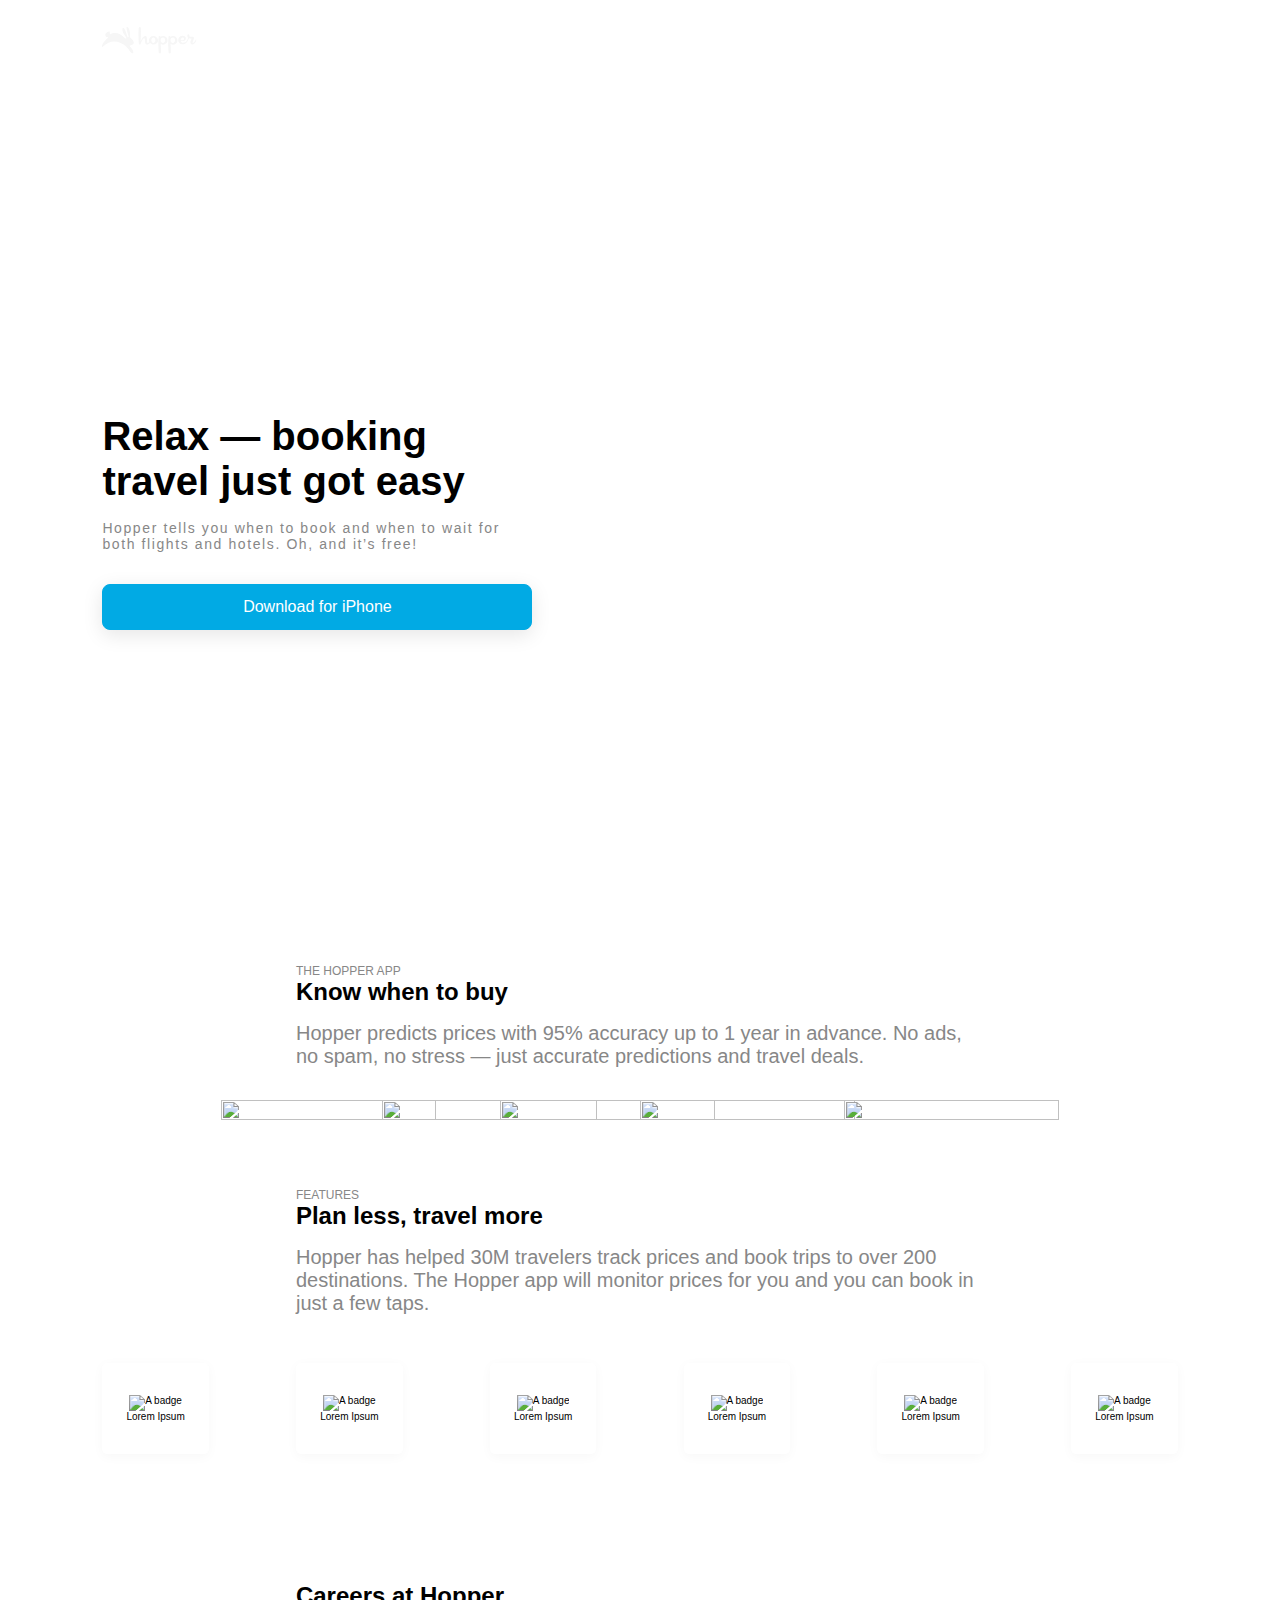
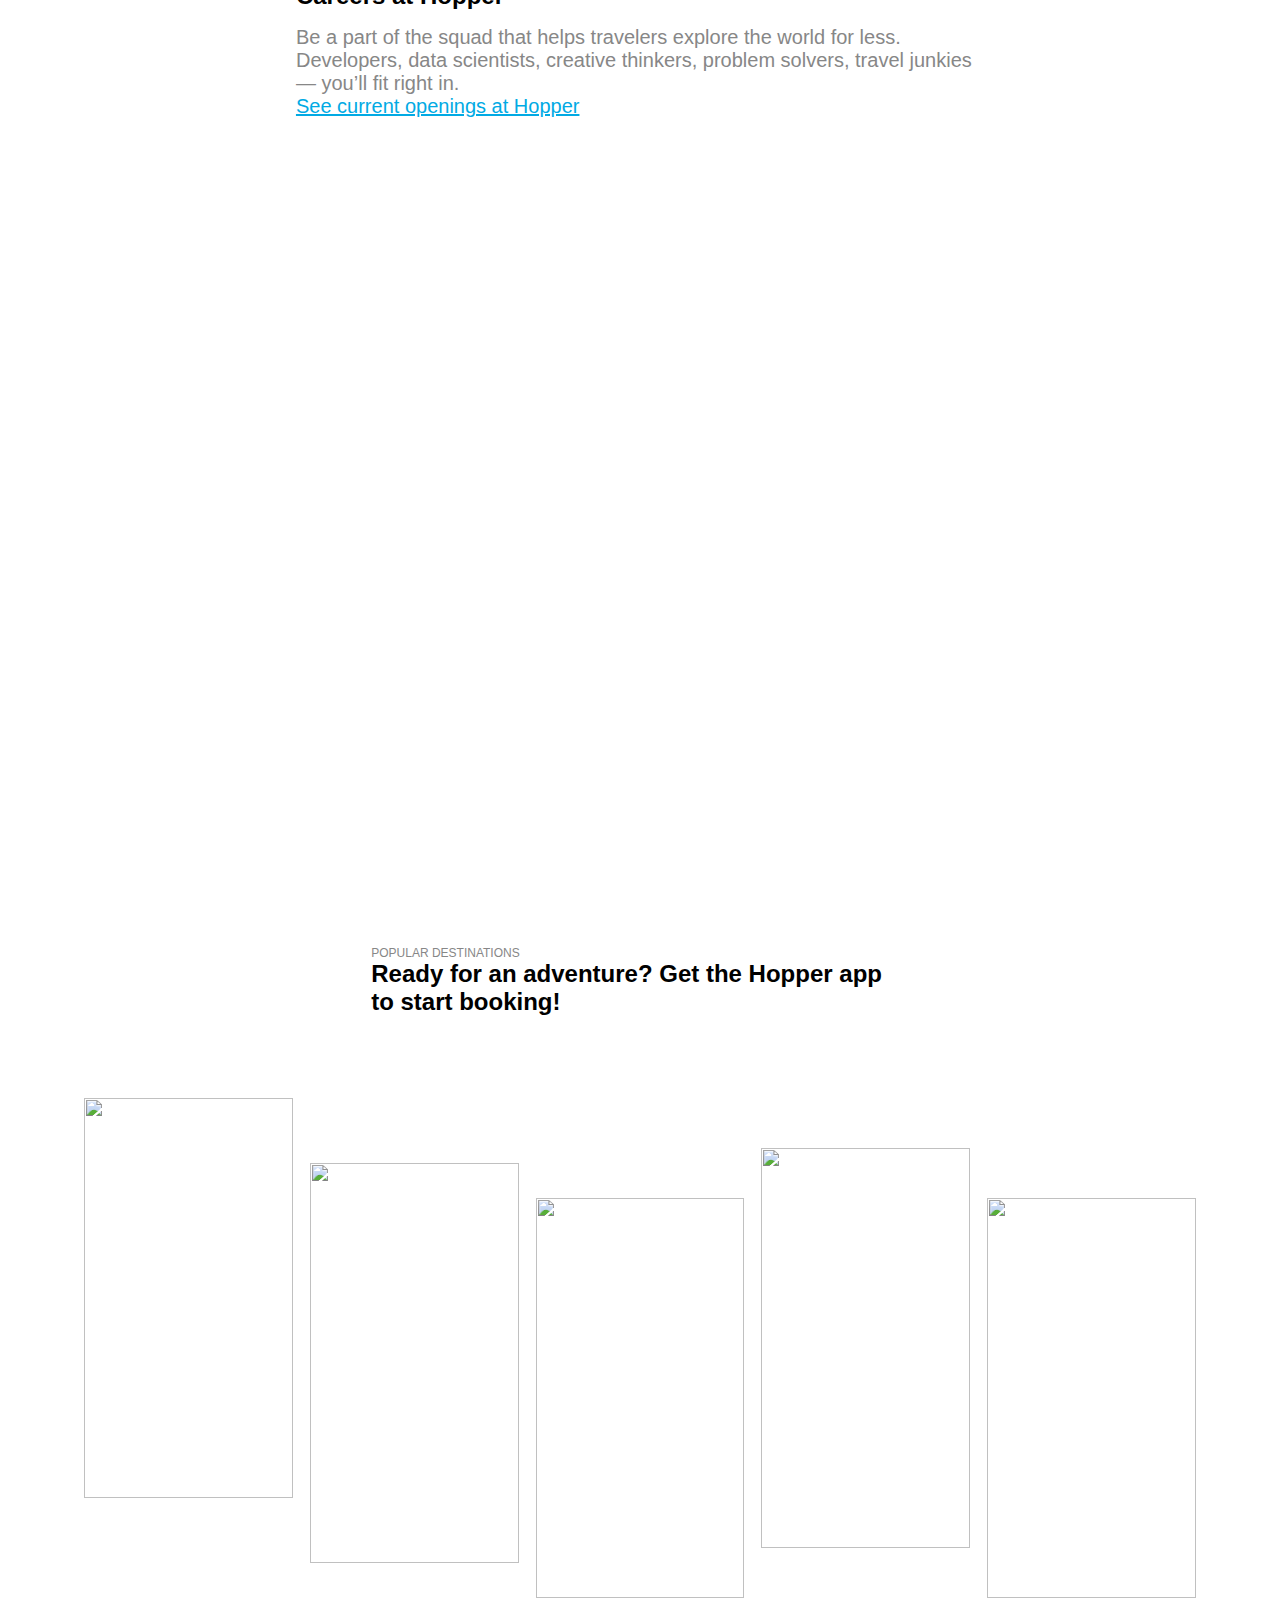
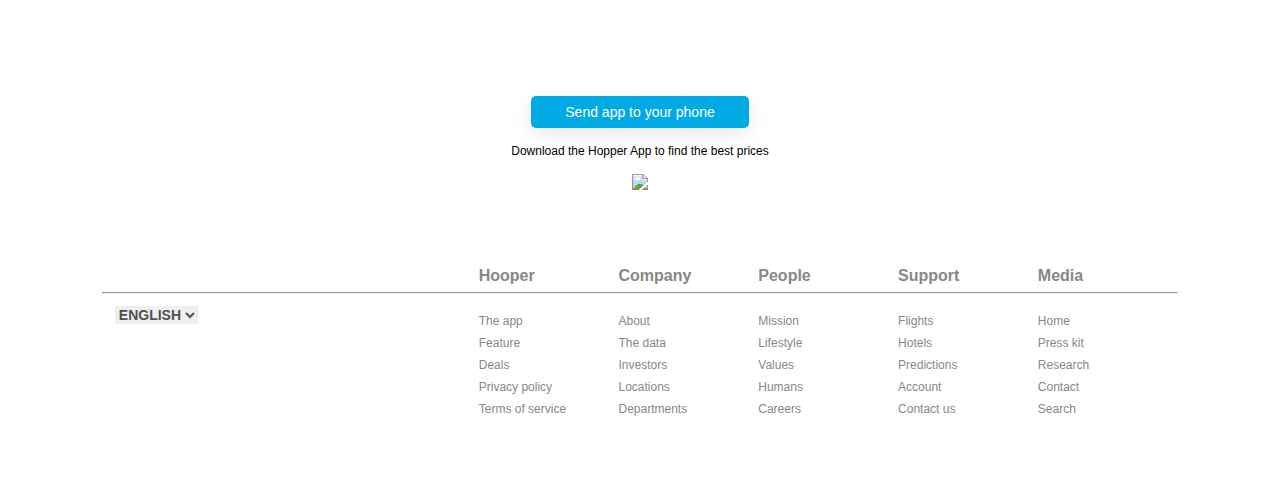
==== commit 2f8b2dc3: "Merge pull request #42 from Oyinsplash/Oyinkansola" ====
--- a/index.html
+++ b/index.html
@@ -12,6 +12,16 @@
     <link rel="stylesheet" href="./css/homepage.css" />
   </head>
   <body>
+
+  <!-- PRELOADER -->
+<div class="overlay">
+  <div class="preloader">
+    <div class="circle">
+      LOADING
+      <span></span>
+    </div>
+  </div>
+</div>
     <!-- The Landing Page of The Homepage -->
     <div class="landingpage">
       <div class="landingpage-background">
@@ -27,7 +37,7 @@
             </div>
             <div class="nav-btns">
               <ul class="nav">
-                <li><a href="#" class="nav-link">COMPANY</a></li>
+                <li><a href="./company.html" class="nav-link">COMPANY</a></li>
 
                 <li><a href="./people.html" class="nav-link">PEOPLE</a></li>
                 <li>|</li>
@@ -70,7 +80,7 @@
                 </li>
               </ul>
               <a href="./cta-modal.html" class="sendapp-btn"
-                >Send app to your phone <img src="images/ic-send.png" alt=""
+                >Send app to your phone <img src="https://res.cloudinary.com/dw4rdnuqh/image/upload/v1593029036/Team-Mars/ic-send_y3y43f.png" alt=""
               /></a>
             </div>
 
@@ -81,7 +91,7 @@
 
           <div class="landingpage-content">
             <img
-              src="./images/landingpage/apple-ios.png"
+              src="https://res.cloudinary.com/dw4rdnuqh/image/upload/v1593029036/Team-Mars/apple-ios_fhm6je.png"
               alt=""
               class="appleicon"
             />
@@ -113,19 +123,19 @@
 
         <div class="sectionii-bottom-images">
           <div class="sectionii-bottom-first image">
-            <img src="./images/sectionii/2-left.png" alt="" />
+            <img src="https://res.cloudinary.com/dw4rdnuqh/image/upload/v1593029049/Team-Mars/2-left_ulnl3e.png" alt="" />
           </div>
           <div class="sectionii-bottom-second image">
-            <img src="./images/sectionii/1-left.png" alt="" />
+            <img src="https://res.cloudinary.com/dw4rdnuqh/image/upload/v1593029048/Team-Mars/1-left_hcxb4n.png" alt="" />
           </div>
           <div class="sectionii-bottom-center image">
-            <img src="./images/sectionii/0-center.png" alt="" />
+            <img src="https://res.cloudinary.com/dw4rdnuqh/image/upload/v1593029050/Team-Mars/0-center_plzudh.png" alt="" />
           </div>
           <div class="sectionii-bottom-fourth image">
-            <img src="./images/sectionii/1-right.png" alt="" />
+            <img src="https://res.cloudinary.com/dw4rdnuqh/image/upload/v1593029049/Team-Mars/1-right_ymrnvq.png" alt="" />
           </div>
           <div class="sectionii-bottom-fifth image">
-            <img src="./images/sectionii/2-right.png" alt="" />
+            <img src="https://res.cloudinary.com/dw4rdnuqh/image/upload/v1593029049/Team-Mars/2-right_nkjheb.png" alt="" />
           </div>
         </div>
       </div>
@@ -145,27 +155,27 @@
         </div>
         <div class="sectioniii-images">
           <div class="sectioniii-image">
-            <img src="./images/sectioniii/i.png" alt="A badge" />
-            <p class="image">Lorem Ipsum</p>
-          </div>
-          <div class="sectioniii-image">
-            <img src="./images/sectioniii/ii.png" alt="A badge" />
-            <p class="image">Lorem Ipsum</p>
-          </div>
-          <div class="sectioniii-image">
-            <img src="./images/sectioniii/iii.png" alt="A badge" />
-            <p class="image">Lorem Ipsum</p>
-          </div>
-          <div class="sectioniii-image">
-            <img src="./images/sectioniii/iv.png" alt="A badge" />
-            <p class="image">Lorem Ipsum</p>
-          </div>
-          <div class="sectioniii-image">
-            <img src="./images/sectioniii/v.png" alt="A badge" />
-            <p class="image">Lorem Ipsum</p>
-          </div>
-          <div class="sectioniii-image">
-            <img src="./images/sectioniii/vi.png" alt="A badge" />
+            <img src="https://res.cloudinary.com/dw4rdnuqh/image/upload/v1593029051/Team-Mars/i_qn08r5.png" alt="A badge" />
+            <p class="image">Lorem Ipsum</p>
+          </div>
+          <div class="sectioniii-image">
+            <img src="https://res.cloudinary.com/dw4rdnuqh/image/upload/v1593029051/Team-Mars/ii_nal1bc.png" alt="A badge" />
+            <p class="image">Lorem Ipsum</p>
+          </div>
+          <div class="sectioniii-image">
+            <img src="https://res.cloudinary.com/dw4rdnuqh/image/upload/v1593029052/Team-Mars/iii_ggjbj4.png" alt="A badge" />
+            <p class="image">Lorem Ipsum</p>
+          </div>
+          <div class="sectioniii-image">
+            <img src="https://res.cloudinary.com/dw4rdnuqh/image/upload/v1593029052/Team-Mars/iv_iqbd60.png" alt="A badge" />
+            <p class="image">Lorem Ipsum</p>
+          </div>
+          <div class="sectioniii-image">
+            <img src="https://res.cloudinary.com/dw4rdnuqh/image/upload/v1593029052/Team-Mars/v_bmyzhj.png" alt="A badge" />
+            <p class="image">Lorem Ipsum</p>
+          </div>
+          <div class="sectioniii-image">
+            <img src="https://res.cloudinary.com/dw4rdnuqh/image/upload/v1593029052/Team-Mars/vi_kf3jrq.png" alt="A badge" />
             <p class="image">Lorem Ipsum</p>
           </div>
         </div>
@@ -199,26 +209,26 @@
       <div class="swiper-container">
         <div class="swiper-wrapper laptop">
           <div class="swiper-slide paris">
-            <img src="./images/sectionv/1.png" alt="" />
+            <img src="https://res.cloudinary.com/dw4rdnuqh/image/upload/v1593029070/Team-Mars/1_ivpjtq.png" alt="" />
             <p class="location-tag">Paris</p>
           </div>
           <div class="swiper-slide cario">
-            <img src="./images/sectionv/Rectangle 2.4.png" alt="" />
+            <img src="https://res.cloudinary.com/dw4rdnuqh/image/upload/v1593029059/Team-Mars/Rectangle_2.4_n9tn4h.png" alt="" />
             <p class="location-tag">Cario</p>
           </div>
           <div class="swiper-slide agege">
-            <img src="./images/sectionv/hide.png" alt="" />
+            <img src="https://res.cloudinary.com/dw4rdnuqh/image/upload/v1593029059/Team-Mars/hide_vpadqd.png" alt="" />
           </div>
           <div class="swiper-slide new-york">
-            <img src="./images/sectionv/Rectangle 2.png" alt="" />
+            <img src="https://res.cloudinary.com/dw4rdnuqh/image/upload/v1593029064/Team-Mars/Rectangle_2_pevdvp.png" alt="" />
             <p class="location-tag">New York</p>
           </div>
           <div class="swiper-slide cancun">
-            <img src="./images/sectionv/Rectangle 2.5.png" alt="" />
+            <img src="https://res.cloudinary.com/dw4rdnuqh/image/upload/v1593029062/Team-Mars/Rectangle_2.5_jgw3r2.png" alt="" />
             <p class="location-tag">Cancun</p>
           </div>
           <div class="swiper-slide hong-kong">
-            <img src="./images/sectionv/Rectangle 2.6.png" alt="" />
+            <img src="https://res.cloudinary.com/dw4rdnuqh/image/upload/v1593029066/Team-Mars/Rectangle_2.6_ei3rca.png" alt="" />
             <p class="location-tag">Hong Kong</p>
           </div>
         </div>
@@ -351,7 +361,7 @@
             </div>
             <div class="option-title right">
               <div class="option"><a href="./index.html">Hooper</a></div>
-              <div class="option"><a href="#">Company</a></div>
+              <div class="option"><a href="./company.html">Company</a></div>
               <div class="option"><a href="./people.html">People</a></div>
               <div class="option">
                 <a href="">Support <img src="./icons/Vector.svg" alt="" /></a>
@@ -428,6 +438,7 @@
       </div>
     </div>
     <script src="https://unpkg.com/swiper/js/swiper.min.js"></script>
+    <script src="./js/sectionv/preloader.js"></script>
     <script src="./js/sectionv/nav.js"></script>
     <script src="./js/sectionv/swiper.js"></script>
     <script src="./js/sectionv/footer.js"></script>
--- a/css/homepage.css
+++ b/css/homepage.css
@@ -25,8 +25,89 @@
   font-family: proximaNova, sans-serif;
 }
 
+/* PRELOADER */
+
+.preloader {
+  height: 100vh;
+  position: relative;
+  background-color: #f6f6f6;
+}
+.circle {
+  position: absolute;
+  top: 50%;
+  left: 50%;
+  transform: translate(-50%, -50%);
+  width: 150px;
+  height: 150px;
+  background: transparent;
+  border: 3px solid #fa6866;
+  border-radius: 50%;
+  text-align: center;
+  line-height: 150px;
+  color: #01aae4;
+  letter-spacing: 4px;
+  text-shadow: 0 0 10px #01aae4;
+  box-shadow: 0 0 20px rgb(250,104,102, 0.5);
+}
+
+.circle:before {
+  content: " ";
+  position: absolute;
+  top: -3px;
+  left: -3px;
+  width: 100%;
+  height: 100%;
+  border: 3px solid transparent;
+  border-top: 3px solid #01aae4;
+  border-right: 3px solid #01aae4;
+  border-radius: 50%;
+  animation: animateCircle 2s linear infinite;
+}
+
+.preloader span {
+  display: block;
+  position: absolute;
+  top: calc(50% - 2px);
+  left: 50%;
+  width: 50%;
+  height: 4px;
+  background: transparent;
+  transform-origin: left;
+  animation: animate 2s linear infinite;
+}
+.preloader span:before {
+  content: " ";
+  position: absolute;
+  width: 16px;
+  height: 16px;
+  border-radius: 50%;
+  background: #01aae4;
+  top: -6px;
+  right: -8px;
+  box-shadow: 0 0 20px #01aae4;
+}
+
+@keyframes animateCircle {
+  0% {
+    transform: rotate(0deg);
+  }
+  100% {
+    transform: rotate(360deg);
+  }
+}
+
+@keyframes animate {
+  0% {
+    transform: rotate(45deg);
+  }
+  100% {
+    transform: rotate(405deg);
+  }
+}
+
+/* LANDING PAGE */
 .landingpage-background {
-  background-image: url(../images/landingpage/Landscape-Mobile-min.png);
+  background-image: url(https://res.cloudinary.com/dw4rdnuqh/image/upload/v1593029037/Team-Mars/Landscape-Mobile-min_aw3zbh.png);
   background-size: cover;
   background-position: 5% 50%, 84% 500%;
   background-repeat: no-repeat;
@@ -73,7 +154,7 @@
 .sub-nav {
   padding: 2% 8%;
   z-index: 9;
-  position: fixed;
+  /* position: fixed; */
   top: 0;
 }
 .sub-nav {
@@ -186,7 +267,7 @@
 /* SECTION IV */
 
 .sectioniv {
-  background: url(../images/sectioniv/sectioniv-bg.jpg);
+  background: url(https://res.cloudinary.com/dw4rdnuqh/image/upload/v1593029080/Team-Mars/sectioniv-bg_pcj74e.jpg);
   background-repeat: no-repeat;
   background-size: 120%;
   background-position: bottom;
@@ -376,8 +457,8 @@
   }
 
   .landingpage-background {
-    background-image: url(../images/landingpage/Plane.png),
-      url(../images/landingpage/background.png);
+    background-image: url(https://res.cloudinary.com/dw4rdnuqh/image/upload/v1593029037/Team-Mars/Plane_s9illx.png),
+      url(https://res.cloudinary.com/dw4rdnuqh/image/upload/v1593029045/Team-Mars/background_mt0cqg.png);
     background-size: 30%, 220%;
     background-position: 90% 55%, 88% 50%;
     background-repeat: no-repeat;
@@ -388,7 +469,7 @@
   .sub-nav {
     padding: 2% 8%;
     z-index: 9;
-    position: fixed;
+    /* position: fixed; */
   }
 
   .sub-nav {
@@ -482,7 +563,7 @@
 
   /* SECTION IV */
   .sectioniv {
-    background: url(../images/sectioniv/desk.png);
+    background: url(https://res.cloudinary.com/dw4rdnuqh/image/upload/v1593029061/Team-Mars/desk_vjlfdd.png);
     background-repeat: no-repeat;
     background-size: cover;
     background-position: center;
@@ -542,9 +623,9 @@
     padding-bottom: 0.5rem;
     z-index: 2;
   }
-  .footer-large-first .option-title {
-    /* border-bottom: 1px solid #f6f6f6; */
-  }
+  /* .footer-large-first .option-title {
+    border-bottom: 1px solid #f6f6f6;
+  } */
   .footer-large .right {
     width: 65%;
   }
@@ -614,8 +695,8 @@
     height: 100vh;
   }
   .landingpage-background {
-    background-image: url(../images/landingpage/Plane.png),
-      url(../images/landingpage/background@3x.png);
+    background-image: url(https://res.cloudinary.com/dw4rdnuqh/image/upload/v1593029037/Team-Mars/Plane_s9illx.png),
+      url(https://res.cloudinary.com/dw4rdnuqh/image/upload/v1593029051/Team-Mars/background_3x_d7mfut.png);
     background-size: 15%, 120% 135%;
     background-position: 65% center, 70% 60%;
     height: 100%;
